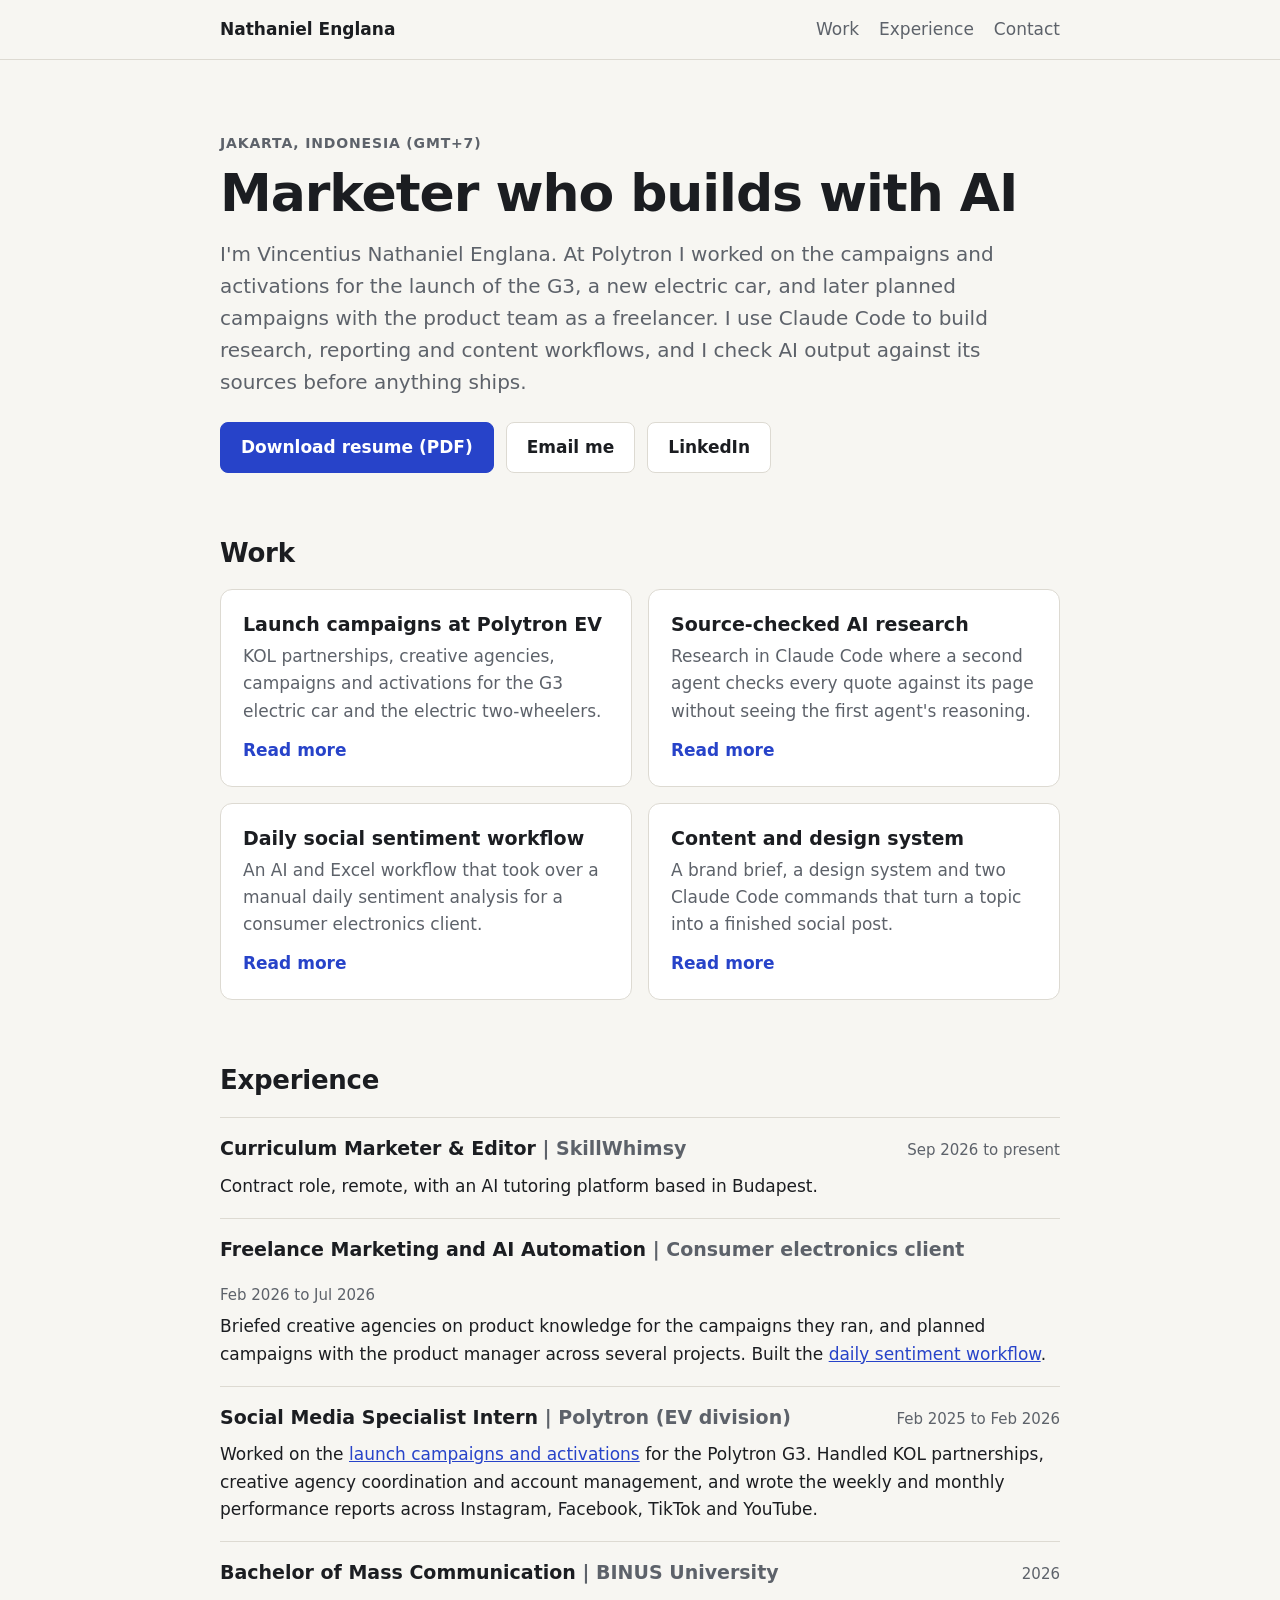
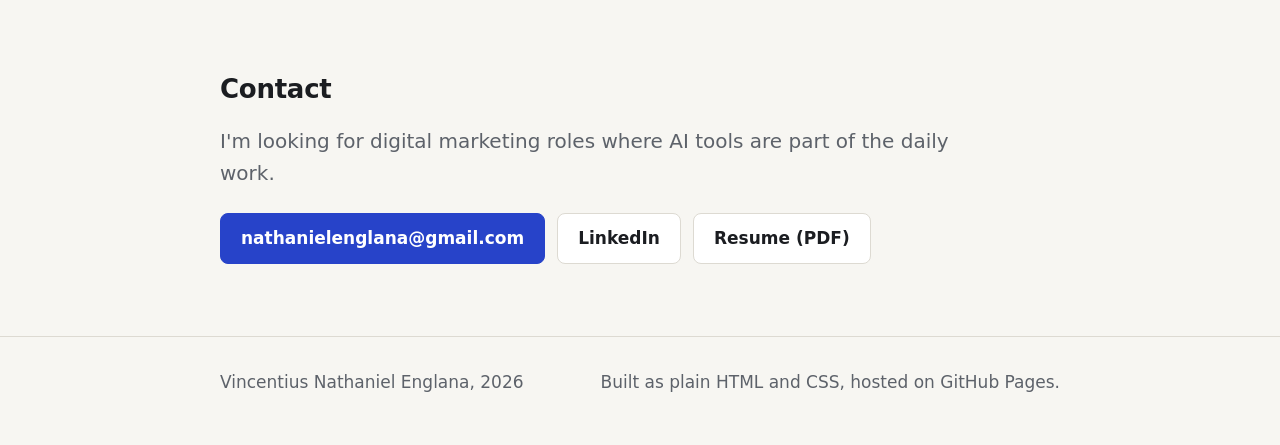
==== index.html @ 34fb7a74 "Add portfolio site: home page, four project pages, resume Co-Authored-By: Claude Opus 5.5 <noreply@a" ====
<!doctype html>
<html lang="en">
<head>
<meta charset="utf-8">
<meta name="viewport" content="width=device-width, initial-scale=1">
<title>Nathaniel Englana | Marketer who builds with AI</title>
<meta name="description" content="Portfolio of Vincentius Nathaniel Englana, a marketer in Jakarta who builds research, reporting and content workflows with AI.">
<link rel="canonical" href="https://nathanielenglana.github.io/">
<meta property="og:title" content="Nathaniel Englana | Marketer who builds with AI">
<meta property="og:description" content="Campaign work at Polytron EV, source-checked AI research, and the workflows I build with Claude Code.">
<meta property="og:url" content="https://nathanielenglana.github.io/">
<meta property="og:type" content="website">
<link rel="stylesheet" href="/assets/style.css">
<!-- GA4 -->
</head>
<body>
<header class="site-header">
  <div class="wrap">
    <a class="brand" href="/">Nathaniel Englana</a>
    <nav>
      <a href="#work">Work</a>
      <a href="#experience">Experience</a>
      <a href="#contact">Contact</a>
    </nav>
  </div>
</header>

<main class="wrap">
  <section class="hero">
    <p class="eyebrow">Jakarta, Indonesia (GMT+7)</p>
    <h1>Marketer who builds with AI</h1>
    <p class="lead">I'm Vincentius Nathaniel Englana. At Polytron I worked on the campaigns and activations for the launch of the G3, a new electric car, and later planned campaigns with the product team as a freelancer. I use Claude Code to build research, reporting and content workflows, and I check AI output against its sources before anything ships.</p>
    <div class="actions">
      <a class="btn primary" href="/assets/Nathaniel-Englana-Resume.pdf" data-event="resume_download" data-label="hero">Download resume (PDF)</a>
      <a class="btn" href="mailto:nathanielenglana@gmail.com" data-event="contact_click" data-label="email hero">Email me</a>
      <a class="btn" href="https://www.linkedin.com/in/nathaniel-englana-5242931b9" target="_blank" rel="noopener" data-event="contact_click" data-label="linkedin hero">LinkedIn</a>
    </div>
  </section>

  <section id="work">
    <h2>Work</h2>
    <div class="cards">
      <a class="card" href="/projects/polytron-ev.html">
        <h3>Launch campaigns at Polytron EV</h3>
        <p>KOL partnerships, creative agencies, campaigns and activations for the G3 electric car and the electric two-wheelers.</p>
        <span class="more">Read more</span>
      </a>
      <a class="card" href="/projects/source-checked-research.html">
        <h3>Source-checked AI research</h3>
        <p>Research in Claude Code where a second agent checks every quote against its page without seeing the first agent's reasoning.</p>
        <span class="more">Read more</span>
      </a>
      <a class="card" href="/projects/sentiment-workflow.html">
        <h3>Daily social sentiment workflow</h3>
        <p>An AI and Excel workflow that took over a manual daily sentiment analysis for a consumer electronics client.</p>
        <span class="more">Read more</span>
      </a>
      <a class="card" href="/projects/design-system.html">
        <h3>Content and design system</h3>
        <p>A brand brief, a design system and two Claude Code commands that turn a topic into a finished social post.</p>
        <span class="more">Read more</span>
      </a>
    </div>
  </section>

  <section id="experience">
    <h2>Experience</h2>
    <ul class="jobs">
      <li>
        <div class="row"><h3>Curriculum Marketer &amp; Editor <span class="org">| SkillWhimsy</span></h3><span class="when">Sep 2026 to present</span></div>
        <p>Contract role, remote, with an AI tutoring platform based in Budapest.</p>
      </li>
      <li>
        <div class="row"><h3>Freelance Marketing and AI Automation <span class="org">| Consumer electronics client</span></h3><span class="when">Feb 2026 to Jul 2026</span></div>
        <p>Briefed creative agencies on product knowledge for the campaigns they ran, and planned campaigns with the product manager across several projects. Built the <a href="/projects/sentiment-workflow.html">daily sentiment workflow</a>.</p>
      </li>
      <li>
        <div class="row"><h3>Social Media Specialist Intern <span class="org">| Polytron (EV division)</span></h3><span class="when">Feb 2025 to Feb 2026</span></div>
        <p>Worked on the <a href="/projects/polytron-ev.html">launch campaigns and activations</a> for the Polytron G3. Handled KOL partnerships, creative agency coordination and account management, and wrote the weekly and monthly performance reports across Instagram, Facebook, TikTok and YouTube.</p>
      </li>
      <li>
        <div class="row"><h3>Bachelor of Mass Communication <span class="org">| BINUS University</span></h3><span class="when">2026</span></div>
      </li>
    </ul>
  </section>

  <section id="tracking" hidden>
    <h2>How this site is tracked</h2>
    <div class="block">
      <p>This site is also my practice ground for analytics. Every page carries a Google Analytics 4 tag with enhanced measurement on, so page views, scrolls, outbound clicks and file downloads are recorded.</p>
      <p>On top of that I send three custom events: <code>resume_download</code> when someone opens the resume, <code>contact_click</code> for the email and LinkedIn links, and <code>project_view</code> with the project name on each project page. <code>contact_click</code> is marked as the key event.</p>
      <p>The site is verified in Google Search Console with a sitemap submitted, and the GA4 data feeds a Looker Studio dashboard with users and sessions over time, top pages, traffic sources and event counts. Links I share carry UTM parameters so the source report shows where visits come from.</p>
    </div>
  </section>

  <section id="contact">
    <h2>Contact</h2>
    <p class="lead">I'm looking for digital marketing roles where AI tools are part of the daily work.</p>
    <div class="actions">
      <a class="btn primary" href="mailto:nathanielenglana@gmail.com" data-event="contact_click" data-label="email contact">nathanielenglana@gmail.com</a>
      <a class="btn" href="https://www.linkedin.com/in/nathaniel-englana-5242931b9" target="_blank" rel="noopener" data-event="contact_click" data-label="linkedin contact">LinkedIn</a>
      <a class="btn" href="/assets/Nathaniel-Englana-Resume.pdf" data-event="resume_download" data-label="contact">Resume (PDF)</a>
    </div>
  </section>
</main>

<footer class="site-footer">
  <div class="wrap">
    <span>Vincentius Nathaniel Englana, 2026</span>
    <span>Built as plain HTML and CSS, hosted on GitHub Pages.</span>
  </div>
</footer>
<script src="/assets/site.js"></script>
</body>
</html>
---- assets/style.css ----
:root {
  --bg: #f7f6f2;
  --card: #ffffff;
  --ink: #1b1d21;
  --muted: #5d626a;
  --line: #dddad2;
  --accent: #2743c9;
  --accent-ink: #ffffff;
  --ok: #1f7a45;
  --ok-bg: #e3f3e8;
  --part: #8a5200;
  --part-bg: #fdefd2;
}
@media (prefers-color-scheme: dark) {
  :root {
    --bg: #15171a;
    --card: #1e2125;
    --ink: #e9e9e6;
    --muted: #a3a7ae;
    --line: #33373d;
    --accent: #8fa6ff;
    --accent-ink: #10131c;
    --ok: #7bd69b;
    --ok-bg: #173524;
    --part: #f3be62;
    --part-bg: #3c2c0c;
  }
}

* { box-sizing: border-box; }
html { scroll-behavior: smooth; }
body {
  margin: 0;
  background: var(--bg);
  color: var(--ink);
  font: 17px/1.6 system-ui, -apple-system, "Segoe UI", Roboto, sans-serif;
}
a { color: var(--accent); }
img { max-width: 100%; height: auto; display: block; }

.wrap { max-width: 880px; margin: 0 auto; padding: 0 20px; }

.site-header { border-bottom: 1px solid var(--line); }
.site-header .wrap { display: flex; justify-content: space-between; align-items: center; gap: 16px; padding-top: 16px; padding-bottom: 16px; flex-wrap: wrap; }
.brand { font-weight: 700; color: var(--ink); text-decoration: none; }
.site-header nav { display: flex; gap: 20px; flex-wrap: wrap; }
.site-header nav a { color: var(--muted); text-decoration: none; }
.site-header nav a:hover { color: var(--ink); }

h1 { font-size: clamp(34px, 6vw, 52px); line-height: 1.1; letter-spacing: -0.02em; margin: 0 0 16px; text-wrap: balance; }
h2 { font-size: 26px; line-height: 1.25; letter-spacing: -0.01em; margin: 0 0 20px; }
h3 { font-size: 19px; line-height: 1.3; margin: 0 0 6px; }
p { margin: 0 0 14px; }
section { padding: 56px 0 8px; }

.hero { padding-top: 72px; }
.lead { font-size: 20px; color: var(--muted); max-width: 62ch; }
.eyebrow { font-size: 14px; font-weight: 700; letter-spacing: 0.06em; text-transform: uppercase; color: var(--muted); margin-bottom: 10px; }

.actions { display: flex; flex-wrap: wrap; gap: 12px; margin-top: 24px; }
.btn { display: inline-block; padding: 11px 20px; border-radius: 8px; border: 1px solid var(--line); background: var(--card); color: var(--ink); font-weight: 600; text-decoration: none; }
.btn:hover { border-color: var(--ink); }
.btn.primary { background: var(--accent); border-color: var(--accent); color: var(--accent-ink); }

.cards { display: grid; grid-template-columns: repeat(2, 1fr); gap: 16px; }
@media (max-width: 640px) { .cards { grid-template-columns: 1fr; } }
.card { display: block; background: var(--card); border: 1px solid var(--line); border-radius: 12px; padding: 22px; color: var(--ink); text-decoration: none; }
.card:hover { border-color: var(--accent); }
.card p { color: var(--muted); margin: 0 0 12px; }
.card .more { color: var(--accent); font-weight: 600; }

.jobs { list-style: none; margin: 0; padding: 0; }
.jobs li { padding: 18px 0; border-top: 1px solid var(--line); }
.jobs .row { display: flex; justify-content: space-between; gap: 16px; flex-wrap: wrap; align-items: baseline; }
.jobs .when { color: var(--muted); font-size: 15px; white-space: nowrap; }
.jobs .org { color: var(--muted); }
.jobs p { margin: 6px 0 0; }

.block { background: var(--card); border: 1px solid var(--line); border-radius: 12px; padding: 22px; margin-bottom: 16px; }
.block p:last-child, .block ul:last-child, .block ol:last-child { margin-bottom: 0; }
.plain { margin: 0 0 14px; padding-left: 20px; }
.plain li { margin-bottom: 6px; }

.tiles { display: grid; grid-template-columns: repeat(4, 1fr); gap: 12px; margin-bottom: 16px; }
@media (max-width: 640px) { .tiles { grid-template-columns: repeat(2, 1fr); } }
.tile { background: var(--card); border: 1px solid var(--line); border-radius: 12px; padding: 16px 18px; }
.tile b { display: block; font-size: 32px; line-height: 1.1; font-variant-numeric: tabular-nums; }
.tile span { color: var(--muted); font-size: 15px; }
.tile.ok b { color: var(--ok); }
.tile.part b { color: var(--part); }

.badge { display: inline-block; font-size: 14px; font-weight: 700; padding: 2px 12px; border-radius: 999px; background: var(--part-bg); color: var(--part); }
blockquote { margin: 10px 0 14px; padding: 10px 16px; border-left: 4px solid var(--line); background: var(--bg); border-radius: 0 8px 8px 0; }
code { font: 0.92em ui-monospace, Consolas, monospace; background: var(--bg); border: 1px solid var(--line); border-radius: 5px; padding: 1px 6px; }

.swatches { display: grid; grid-template-columns: repeat(7, 1fr); gap: 8px; margin-bottom: 14px; }
@media (max-width: 640px) { .swatches { grid-template-columns: repeat(4, 1fr); } }
.swatch { font-size: 12px; color: var(--muted); }
.swatch i { display: block; height: 56px; border-radius: 8px; border: 1px solid var(--line); margin-bottom: 4px; }

.split { display: grid; grid-template-columns: 1fr 1fr; gap: 24px; align-items: start; }
@media (max-width: 640px) { .split { grid-template-columns: 1fr; } }
figure { margin: 0; }
figure img { border-radius: 12px; border: 1px solid var(--line); }
figcaption { color: var(--muted); font-size: 14px; margin-top: 8px; }

.back { display: inline-block; margin: 32px 0 0; color: var(--muted); text-decoration: none; }
.back:hover { color: var(--ink); }

.site-footer { margin-top: 64px; border-top: 1px solid var(--line); padding: 32px 0 48px; color: var(--muted); }
.site-footer .wrap { display: flex; justify-content: space-between; gap: 16px; flex-wrap: wrap; }
.site-footer a { margin-right: 16px; }
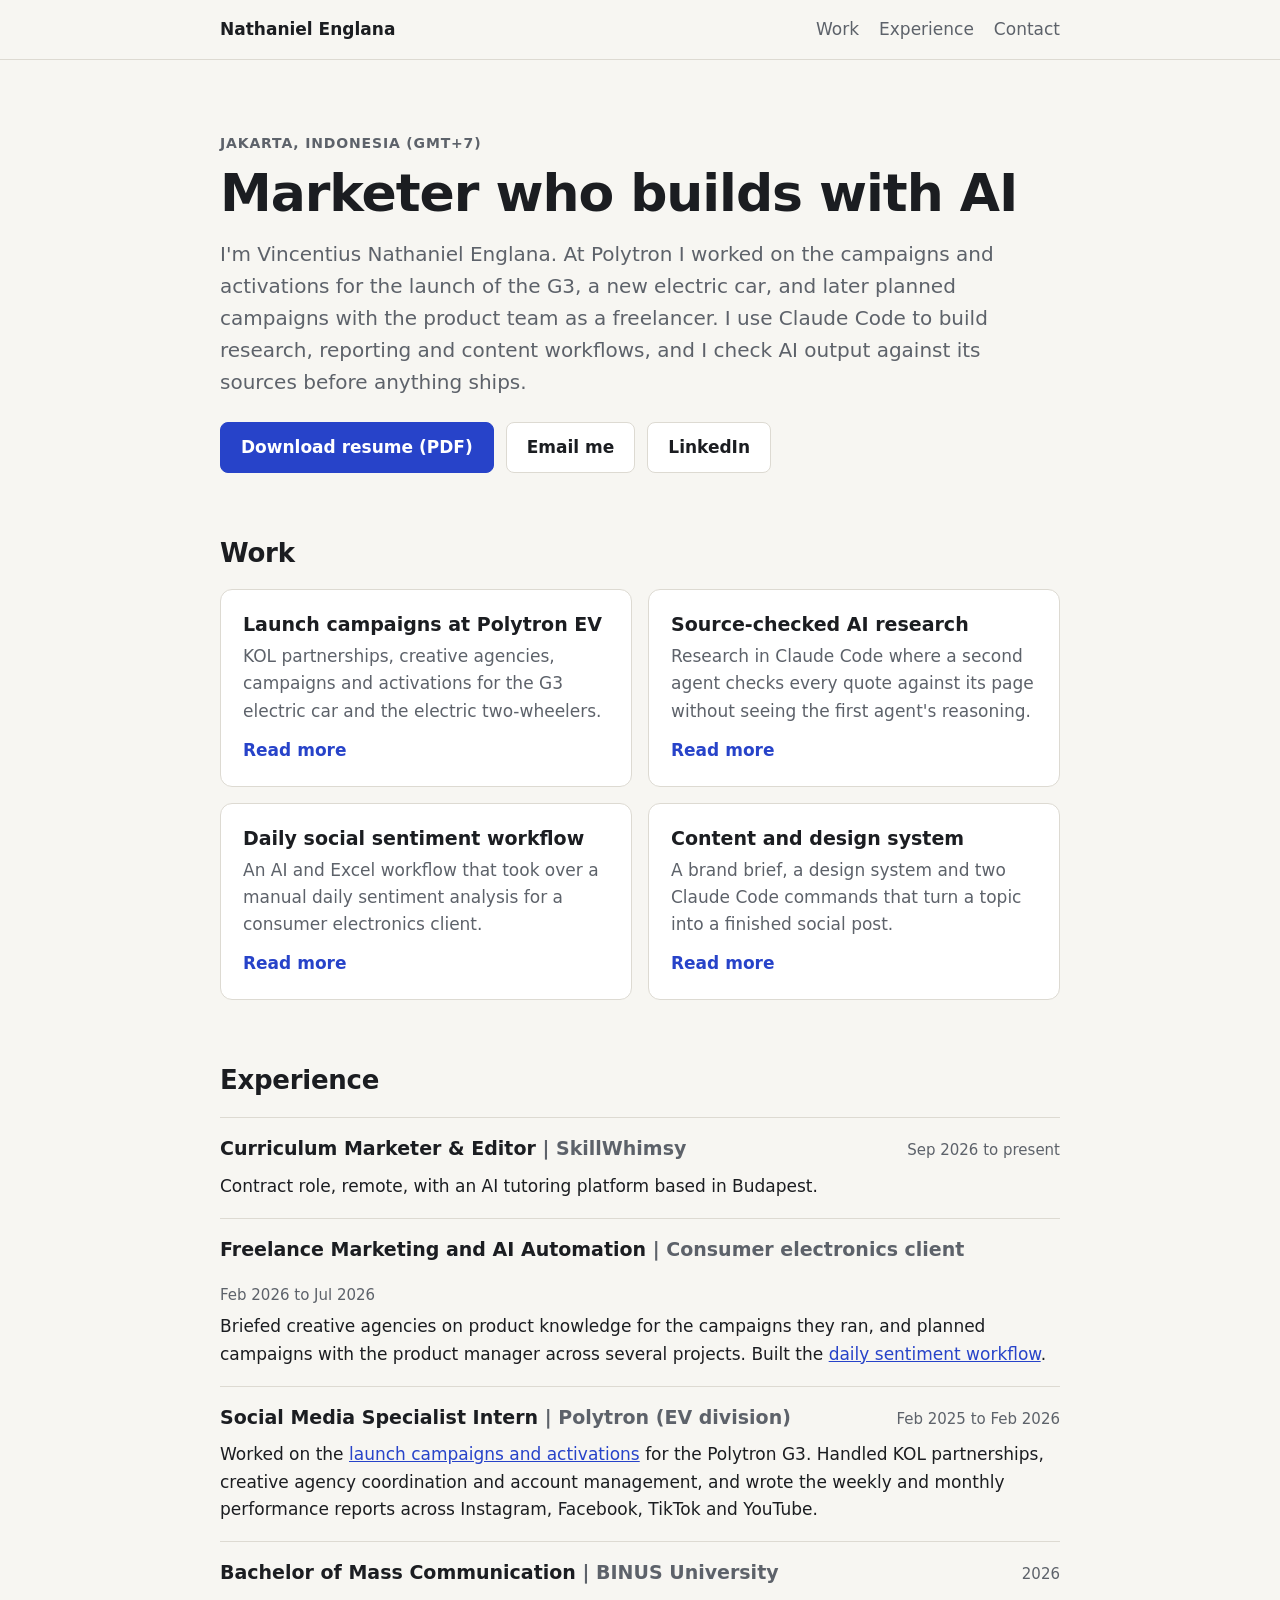
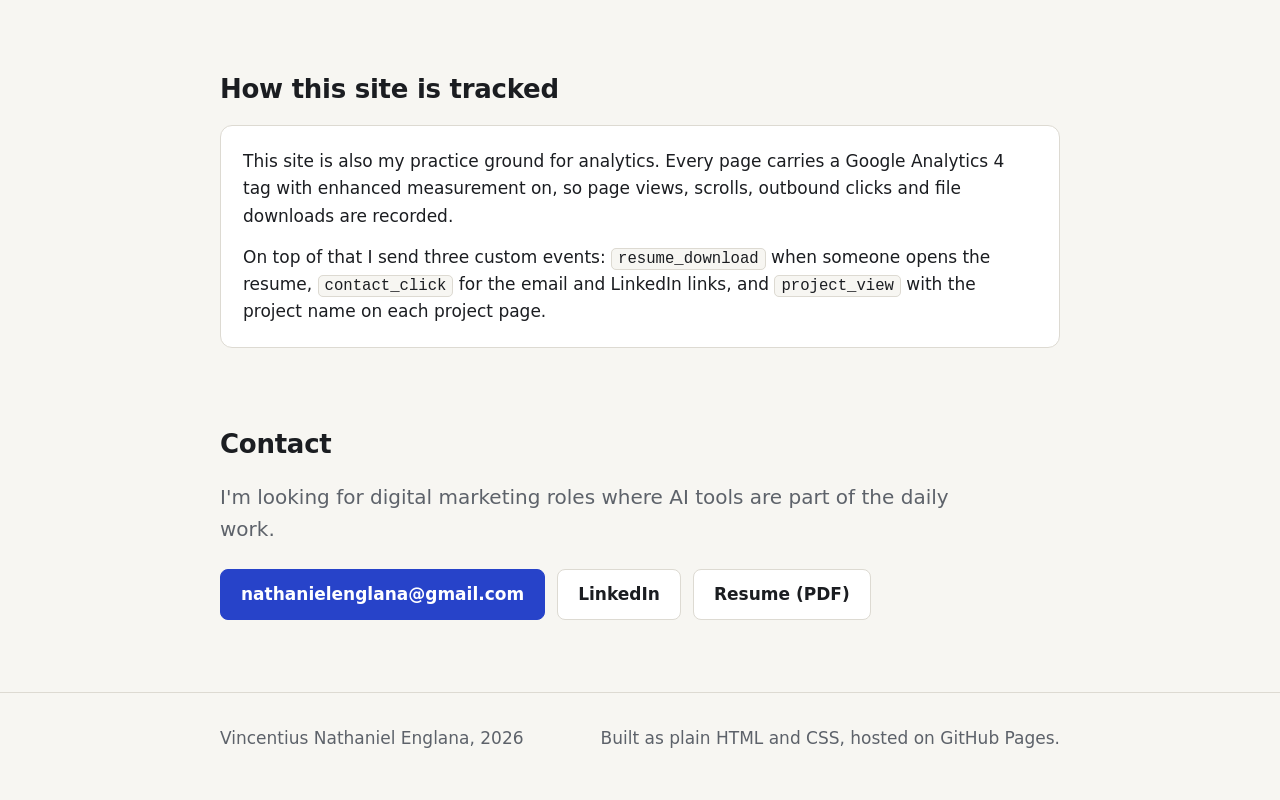
==== commit 3d8c0900: "Add GA4 tag to every page and show the tracking section Co-Authored-By: Claude Opus 5.5 <noreply@ant" ====
--- a/index.html
+++ b/index.html
@@ -11,7 +11,14 @@
 <meta property="og:url" content="https://nathanielenglana.github.io/">
 <meta property="og:type" content="website">
 <link rel="stylesheet" href="/assets/style.css">
-<!-- GA4 -->
+<!-- Google tag (gtag.js) -->
+<script async src="https://www.googletagmanager.com/gtag/js?id=G-78073NRQ32"></script>
+<script>
+  window.dataLayer = window.dataLayer || [];
+  function gtag(){dataLayer.push(arguments);}
+  gtag('js', new Date());
+  gtag('config', 'G-78073NRQ32');
+</script>
 </head>
 <body>
 <header class="site-header">
@@ -84,12 +91,11 @@
     </ul>
   </section>
 
-  <section id="tracking" hidden>
+  <section id="tracking">
     <h2>How this site is tracked</h2>
     <div class="block">
       <p>This site is also my practice ground for analytics. Every page carries a Google Analytics 4 tag with enhanced measurement on, so page views, scrolls, outbound clicks and file downloads are recorded.</p>
-      <p>On top of that I send three custom events: <code>resume_download</code> when someone opens the resume, <code>contact_click</code> for the email and LinkedIn links, and <code>project_view</code> with the project name on each project page. <code>contact_click</code> is marked as the key event.</p>
-      <p>The site is verified in Google Search Console with a sitemap submitted, and the GA4 data feeds a Looker Studio dashboard with users and sessions over time, top pages, traffic sources and event counts. Links I share carry UTM parameters so the source report shows where visits come from.</p>
+      <p>On top of that I send three custom events: <code>resume_download</code> when someone opens the resume, <code>contact_click</code> for the email and LinkedIn links, and <code>project_view</code> with the project name on each project page.</p>
     </div>
   </section>
 
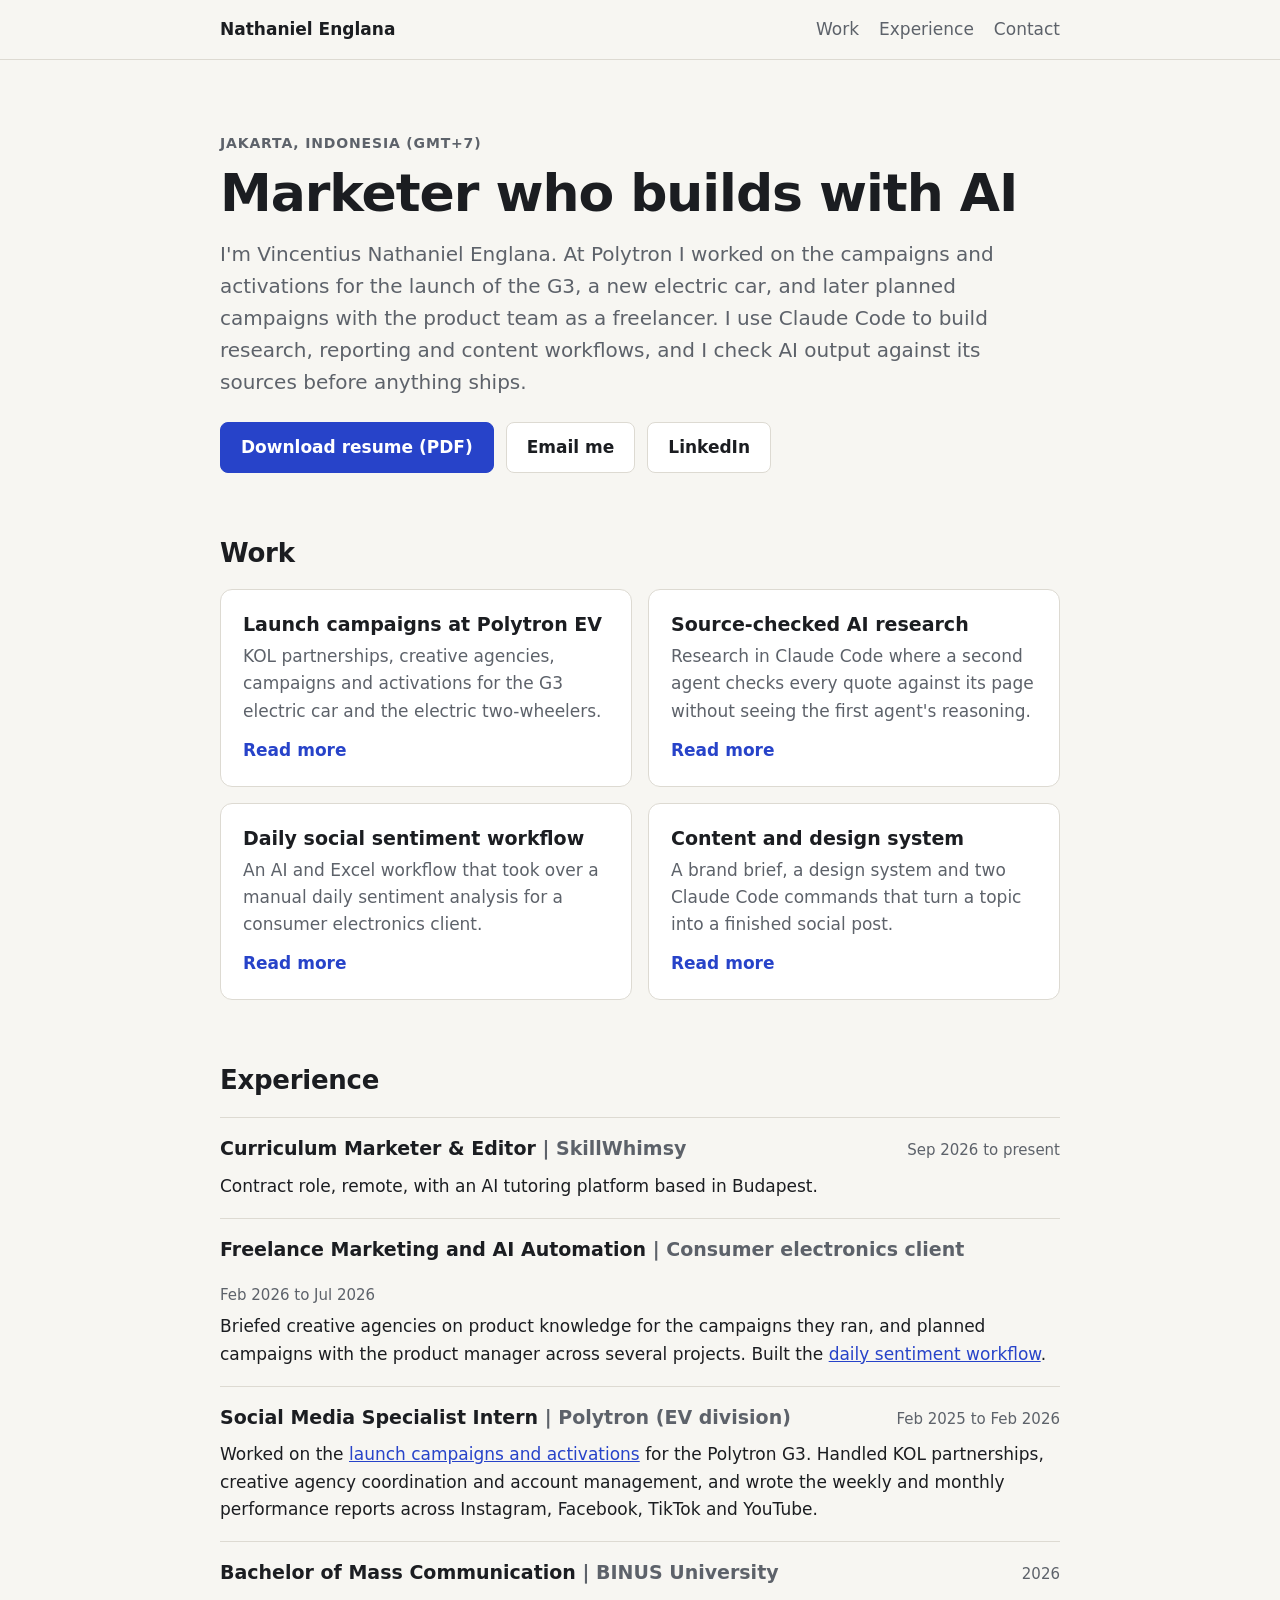
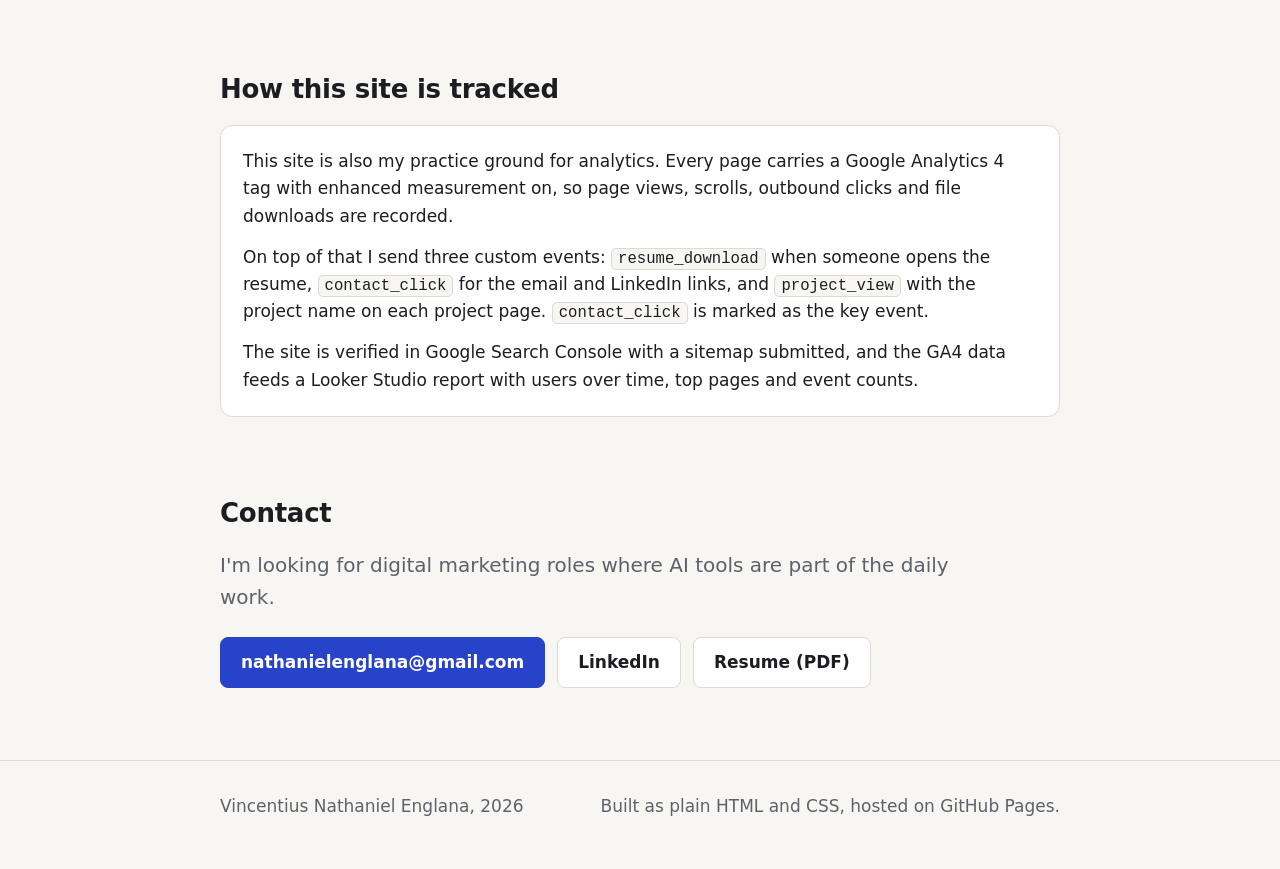
==== commit 61b29abb: "Describe key event, Search Console and Looker Studio in tracking section Co-Authored-By: Claude Opus" ====
--- a/index.html
+++ b/index.html
@@ -95,7 +95,8 @@
     <h2>How this site is tracked</h2>
     <div class="block">
       <p>This site is also my practice ground for analytics. Every page carries a Google Analytics 4 tag with enhanced measurement on, so page views, scrolls, outbound clicks and file downloads are recorded.</p>
-      <p>On top of that I send three custom events: <code>resume_download</code> when someone opens the resume, <code>contact_click</code> for the email and LinkedIn links, and <code>project_view</code> with the project name on each project page.</p>
+      <p>On top of that I send three custom events: <code>resume_download</code> when someone opens the resume, <code>contact_click</code> for the email and LinkedIn links, and <code>project_view</code> with the project name on each project page. <code>contact_click</code> is marked as the key event.</p>
+      <p>The site is verified in Google Search Console with a sitemap submitted, and the GA4 data feeds a Looker Studio report with users over time, top pages and event counts.</p>
     </div>
   </section>
 
